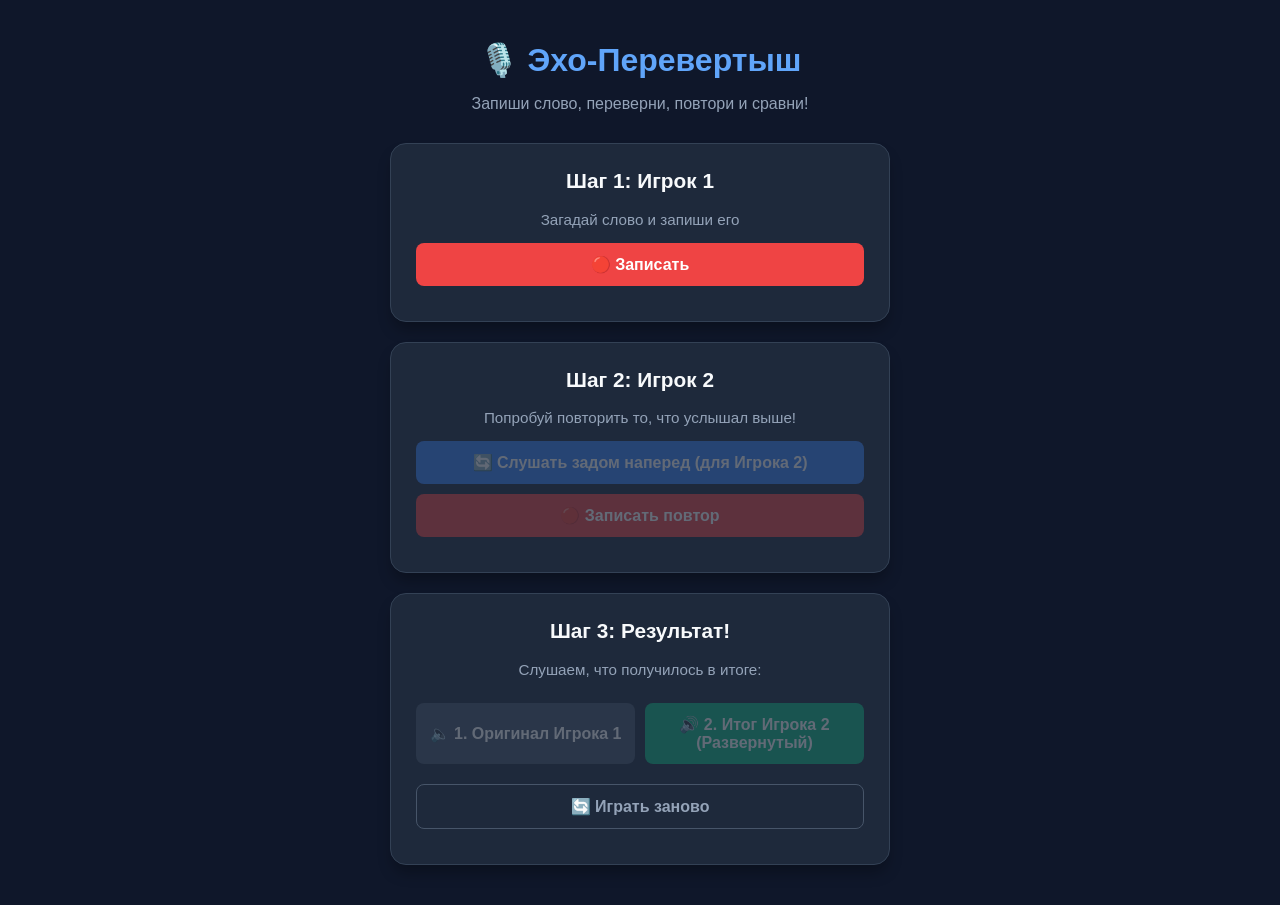
==== index.html @ 55edb44a "Add files via upload" ====
<!DOCTYPE html>
<html lang="ru">
<head>
    <meta charset="UTF-8">
    <meta name="viewport" content="width=device-width, initial-scale=1.0">
    <title>Эхо-Перевертыш | Игра для двоих</title>
    <link rel="stylesheet" href="style.css">
</head>
<body>
    <div class="game-container">
        <!-- Контейнер для всплывающих уведомлений -->
        <div id="toast-container" class="toast-container"></div>
        <h1>🎙️ Эхо-Перевертыш</h1>
        <p class="subtitle">Запиши слово, переверни, повтори и сравни!</p>

        <!-- Шаг 1: Игрок 1 -->
        <div class="card" id="step1">
            <h2>Шаг 1: Игрок 1</h2>
            <p>Загадай слово и запиши его</p>
            <button id="record1" class="btn btn-record">🔴 Записать</button>
        </div>

        <!-- Шаг 2: Игрок 2 -->
        <div class="card" id="step2">
            <h2>Шаг 2: Игрок 2</h2>
            <p>Попробуй повторить то, что услышал выше!</p>
            <button id="play-reverse1" class="btn btn-play" disabled>🔄 Слушать задом наперед (для Игрока 2)</button>
            <button id="record2" class="btn btn-record" disabled>🔴 Записать повтор</button>
        </div>

        <!-- Шаг 3: Финал -->
        <div class="card" id="step3">
            <h2>Шаг 3: Результат!</h2>
            <p>Слушаем, что получилось в итоге:</p>
            <div class="result-buttons">
                <button id="play-orig" class="btn btn-final" disabled>🔈 1. Оригинал Игрока 1</button>
                <button id="play-final" class="btn btn-final btn-success" disabled>🔊 2. Итог Игрока 2 (Развернутый)</button>
            </div>
            <button id="reset" class="btn btn-reset">🔄 Играть заново</button>
        </div>
    </div>

    <script src="script.js"></script>
</body>
</html>
---- style.css ----
:root {
    --bg-color: #0f172a;
    --card-bg: #1e293b;
    --text-color: #f8fafc;
    --primary: #3b82f6;
    --record-color: #ef4444;
    --success: #10b981;
}

body {
    margin: 0;
    font-family: 'Segoe UI', Roboto, sans-serif;
    background-color: var(--bg-color);
    color: var(--text-color);
    display: flex;
    justify-content: center;
    align-items: center;
    min-height: 100vh;
}

.game-container {
    width: 100%;
    max-width: 500px;
    padding: 20px;
    text-align: center;
}

h1 {
    margin-bottom: 5px;
    color: #60a5fa;
}

.subtitle {
    color: #94a3b8;
    margin-bottom: 30px;
}

.card {
    background-color: var(--card-bg);
    padding: 25px;
    border-radius: 16px;
    margin-bottom: 20px;
    box-shadow: 0 10px 15px -3px rgba(0, 0, 0, 0.3);
    border: 1px solid #334155;
    transition: transform 0.3s;
}

.card h2 {
    margin-top: 0;
    font-size: 1.3rem;
}

.card p {
    color: #94a3b8;
    font-size: 0.95rem;
}

.btn {
    display: block;
    width: 100%;
    padding: 12px;
    margin: 10px 0;
    border: none;
    border-radius: 8px;
    font-size: 1rem;
    font-weight: bold;
    cursor: pointer;
    transition: all 0.2s;
}

.btn:disabled {
    opacity: 0.3;
    cursor: not-allowed;
}

.btn-record {
    background-color: var(--record-color);
    color: white;
}

.btn-record.recording {
    animation: pulse 1.5s infinite;
    background-color: #b91c1c;
}

.btn-play {
    background-color: var(--primary);
    color: white;
}

.btn-final {
    background-color: #475569;
    color: white;
}

.btn-success {
    background-color: var(--success);
}

.btn-reset {
    background-color: transparent;
    color: #94a3b8;
    border: 1px solid #475569;
}

.btn:not(:disabled):hover {
    transform: translateY(-2px);
    filter: brightness(1.1);
}

.result-buttons {
    display: flex;
    gap: 10px;
}

@keyframes pulse {
    0% { transform: scale(1); }
    50% { transform: scale(0.98); box-shadow: 0 0 0 4px rgba(239, 68, 68, 0.4); }
    100% { transform: scale(1); }
}

/* Контейнер для уведомлений */
.toast-container {
    position: fixed;
    top: 20px;
    left: 50%;
    transform: translateX(-50%);
    z-index: 1000;
    display: flex;
    flex-direction: column;
    gap: 10px;
    width: 90%;
    max-width: 400px;
}

/* Базовый стиль уведомления */
.toast {
    padding: 14px 20px;
    border-radius: 8px;
    color: white;
    font-weight: 500;
    font-size: 0.95rem;
    box-shadow: 0 4px 12px rgba(0, 0, 0, 0.5);
    text-align: center;
    
    /* Анимация появления сверху и плавного исчезновения */
    animation: slideInDown 0.3s ease-out forwards;
    transition: opacity 0.5s ease, transform 0.5s ease;
}

/* Зеленое уведомление успеха (для сброса) */
.toast.success {
    background-color: var(--success);
    border-left: 5px solid #065f46;
}

/* Красное уведомление ошибки */
.toast.error {
    background-color: var(--record-color);
    border-left: 5px solid #991b1b;
}

/* Анимация плавного выката сверху */
@keyframes slideInDown {
    0% {
        transform: translateY(-50px);
        opacity: 0;
    }
    100% {
        transform: translateY(0);
        opacity: 1;
    }
}

/* Класс для плавного скрытия через JS */
.toast.fade-out {
    opacity: 0;
    transform: translateY(-20px);
}
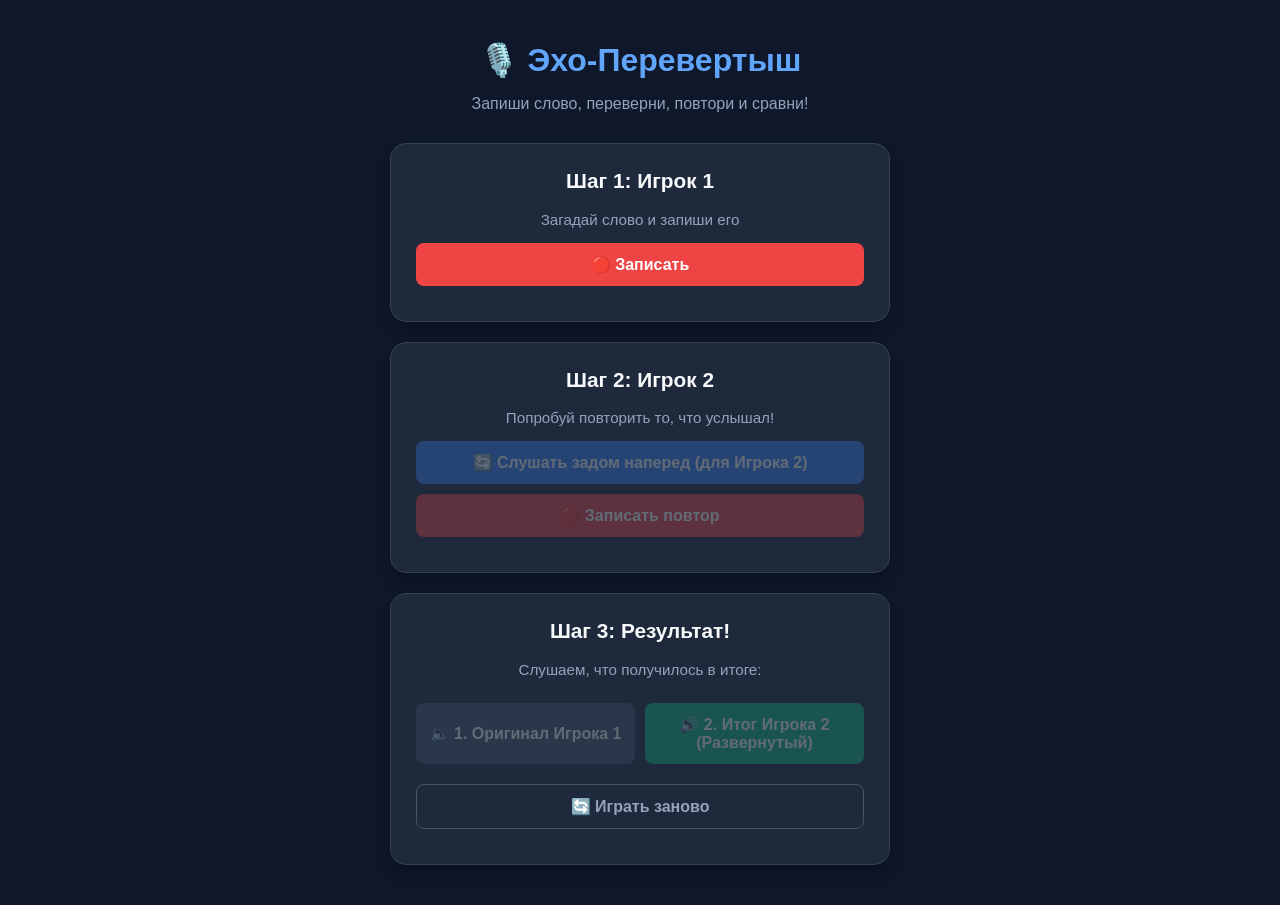
==== commit 8ae29827: "Update index.html" ====
--- a/index.html
+++ b/index.html
@@ -23,7 +23,7 @@
         <!-- Шаг 2: Игрок 2 -->
         <div class="card" id="step2">
             <h2>Шаг 2: Игрок 2</h2>
-            <p>Попробуй повторить то, что услышал выше!</p>
+            <p>Попробуй повторить то, что услышал!</p>
             <button id="play-reverse1" class="btn btn-play" disabled>🔄 Слушать задом наперед (для Игрока 2)</button>
             <button id="record2" class="btn btn-record" disabled>🔴 Записать повтор</button>
         </div>
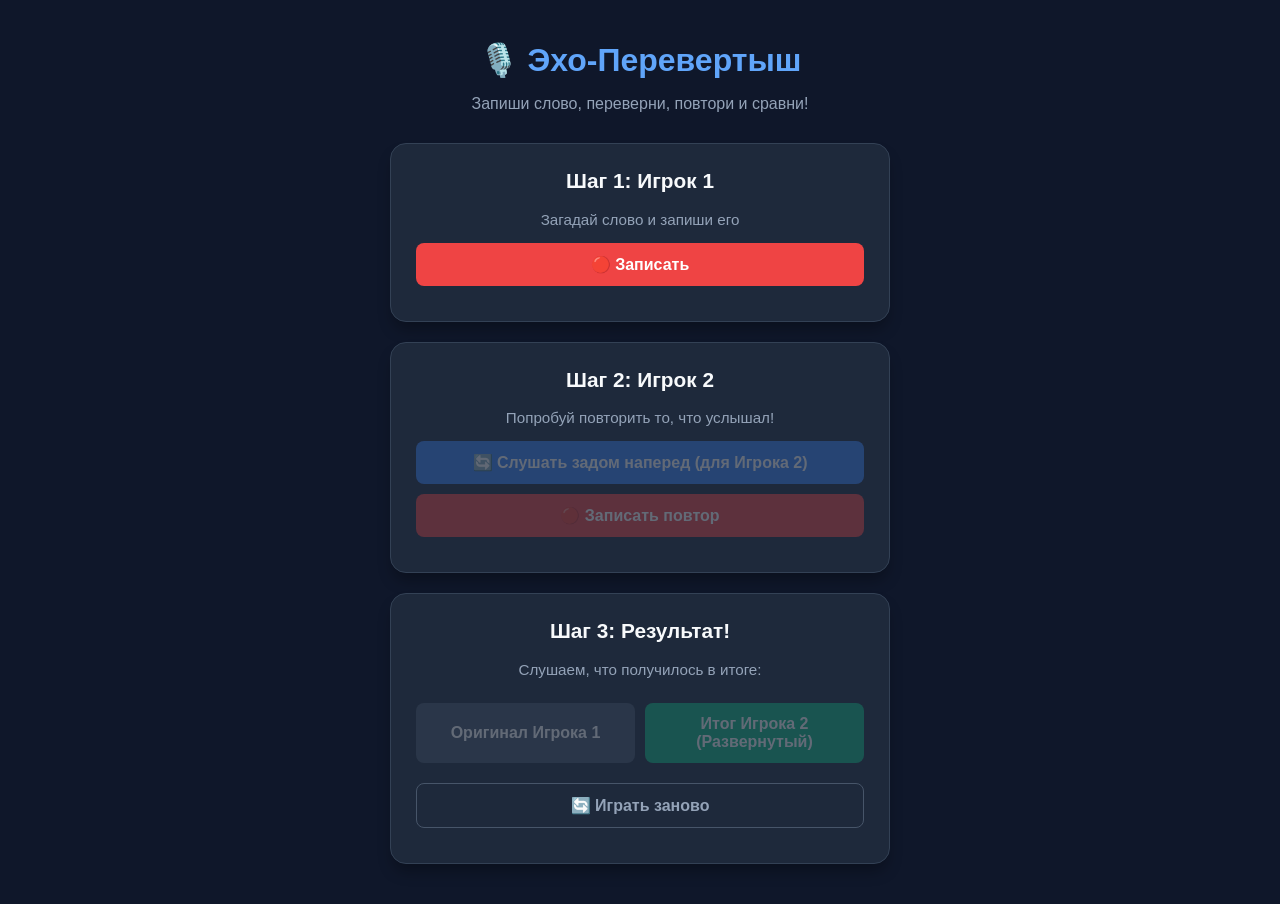
==== commit d52cf3c0: "Update index.html" ====
--- a/index.html
+++ b/index.html
@@ -33,8 +33,8 @@
             <h2>Шаг 3: Результат!</h2>
             <p>Слушаем, что получилось в итоге:</p>
             <div class="result-buttons">
-                <button id="play-orig" class="btn btn-final" disabled>🔈 1. Оригинал Игрока 1</button>
-                <button id="play-final" class="btn btn-final btn-success" disabled>🔊 2. Итог Игрока 2 (Развернутый)</button>
+                <button id="play-orig" class="btn btn-final" disabled>Оригинал Игрока 1</button>
+                <button id="play-final" class="btn btn-final btn-success" disabled>Итог Игрока 2 (Развернутый)</button>
             </div>
             <button id="reset" class="btn btn-reset">🔄 Играть заново</button>
         </div>
